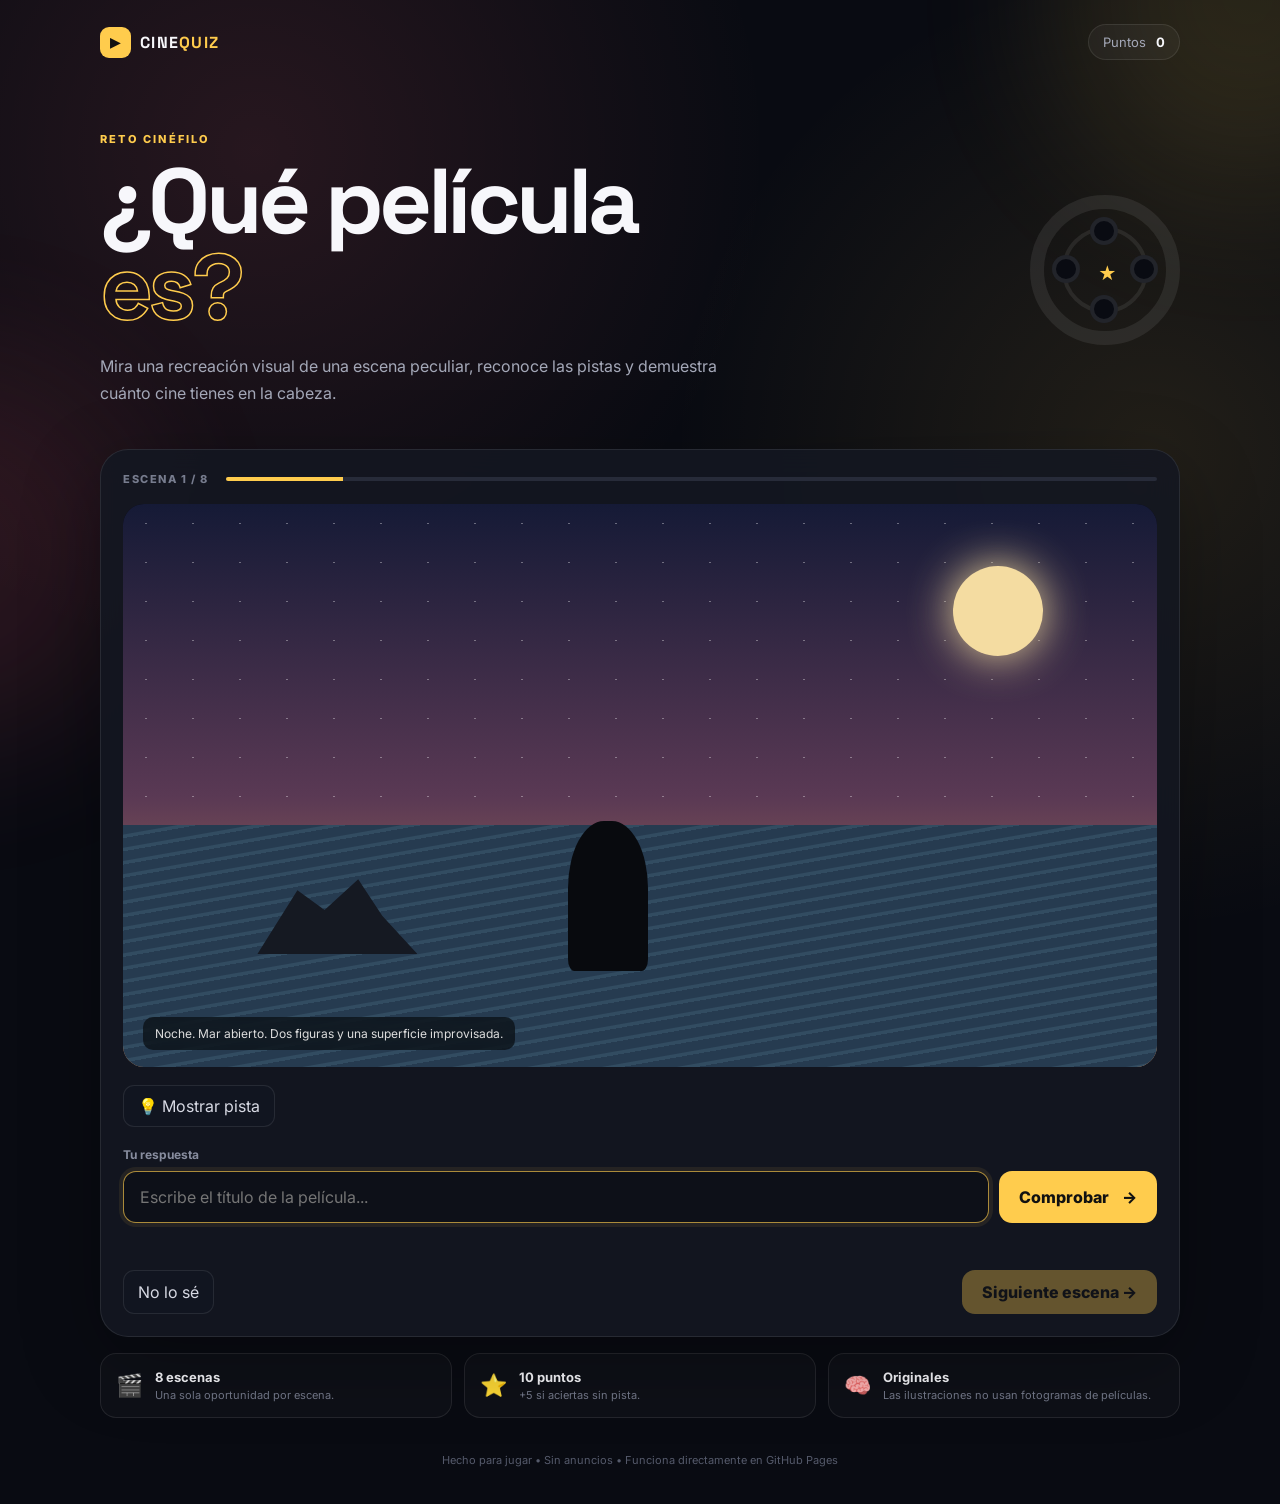
==== index.html @ 3146364e "Añadir página web" ====
<!doctype html>
<html lang="es">
<head>
  <meta charset="UTF-8">
  <meta name="viewport" content="width=device-width, initial-scale=1.0">
  <meta name="description" content="Juego de adivinar películas a partir de escenas recreadas de forma original.">
  <title>¿Qué película es?</title>
  <link rel="preconnect" href="https://fonts.googleapis.com">
  <link rel="preconnect" href="https://fonts.gstatic.com" crossorigin>
  <link href="https://fonts.googleapis.com/css2?family=Inter:wght@400;500;600;700;800&family=Space+Grotesk:wght@500;600;700&display=swap" rel="stylesheet">
  <link rel="stylesheet" href="style.css">
</head>
<body>
  <div class="bg-orb orb-a"></div>
  <div class="bg-orb orb-b"></div>

  <main class="app-shell">
    <header class="topbar">
      <div class="brand"><span class="brand-mark">▶</span><span>CINE<span class="accent">QUIZ</span></span></div>
      <div class="score-pill">Puntos <strong id="score">0</strong></div>
    </header>

    <section class="hero">
      <div>
        <p class="eyebrow">RETO CINÉFILO</p>
        <h1>¿Qué película<br><span>es?</span></h1>
        <p class="hero-copy">Mira una recreación visual de una escena peculiar, reconoce las pistas y demuestra cuánto cine tienes en la cabeza.</p>
      </div>
      <div class="film-reel" aria-hidden="true">
        <div class="reel-hole h1"></div><div class="reel-hole h2"></div>
        <div class="reel-hole h3"></div><div class="reel-hole h4"></div>
        <div class="reel-center">★</div>
      </div>
    </section>

    <section class="game-card" id="game">
      <div class="game-meta">
        <span id="questionNumber">ESCENA 1 / 8</span>
        <div class="progress"><div id="progressBar"></div></div>
      </div>

      <div class="scene-wrap">
        <div class="scene" id="scene" aria-label="Recreación visual de una escena">
          <!-- Se rellena desde JavaScript -->
        </div>
        <div class="scene-caption" id="sceneCaption"></div>
      </div>

      <div class="clue-row">
        <button class="hint-btn" id="hintBtn">💡 Mostrar pista</button>
        <div class="hint" id="hint" hidden></div>
      </div>

      <div class="answer-area">
        <label for="answer">Tu respuesta</label>
        <div class="answer-line">
          <input id="answer" type="text" autocomplete="off" placeholder="Escribe el título de la película..." maxlength="80">
          <button class="check-btn" id="checkBtn">Comprobar <span>→</span></button>
        </div>
        <p class="feedback" id="feedback" aria-live="polite"></p>
      </div>

      <div class="actions">
        <button class="secondary-btn" id="skipBtn">No lo sé</button>
        <button class="next-btn" id="nextBtn" disabled>Siguiente escena →</button>
      </div>
    </section>

    <section class="rules">
      <div><span>🎬</span><div><strong>8 escenas</strong><small>Una sola oportunidad por escena.</small></div></div>
      <div><span>⭐</span><div><strong>10 puntos</strong><small>+5 si aciertas sin pista.</small></div></div>
      <div><span>🧠</span><div><strong>Originales</strong><small>Las ilustraciones no usan fotogramas de películas.</small></div></div>
    </section>

    <section class="result-card" id="result" hidden>
      <div class="result-icon">🏆</div>
      <p class="eyebrow">PARTIDA TERMINADA</p>
      <h2 id="finalTitle">¡Buen trabajo!</h2>
      <p id="finalText"></p>
      <button class="restart-btn" id="restartBtn">Jugar otra vez</button>
    </section>

    <footer>Hecho para jugar • Sin anuncios • Funciona directamente en GitHub Pages</footer>
  </main>

  <script src="script.js"></script>
</body>
</html>
---- style.css ----
* { box-sizing: border-box; }

:root {
  --bg: #090b12;
  --panel: rgba(20, 23, 34, .88);
  --panel-2: #151927;
  --text: #f7f7fb;
  --muted: #a4a8b8;
  --line: rgba(255,255,255,.09);
  --accent: #ffcc4d;
  --accent-2: #ff6b7a;
  --good: #5ee6a8;
  --bad: #ff7484;
}

body {
  margin: 0;
  min-height: 100vh;
  color: var(--text);
  background:
    radial-gradient(circle at 20% 10%, rgba(255, 107, 122, .12), transparent 32rem),
    radial-gradient(circle at 90% 30%, rgba(255, 204, 77, .10), transparent 30rem),
    var(--bg);
  font-family: Inter, system-ui, sans-serif;
  overflow-x: hidden;
}

button, input { font: inherit; }
button { cursor: pointer; }

.bg-orb {
  position: fixed;
  width: 24rem; height: 24rem;
  border-radius: 50%;
  filter: blur(80px);
  pointer-events: none;
  opacity: .13;
}
.orb-a { background: #ff5c72; top: 40%; left: -15rem; }
.orb-b { background: #ffd34d; top: -12rem; right: -10rem; }

.app-shell { width: min(1080px, calc(100% - 32px)); margin: 0 auto; padding: 24px 0 32px; position: relative; z-index: 1; }

.topbar { display:flex; justify-content:space-between; align-items:center; }
.brand { font-family:"Space Grotesk", sans-serif; font-weight:800; letter-spacing:.08em; display:flex; align-items:center; gap:9px; }
.brand-mark { width:31px; height:31px; display:grid; place-items:center; background:var(--accent); color:#111; border-radius:9px; font-size:13px; }
.accent { color:var(--accent); }
.score-pill { border:1px solid var(--line); background:rgba(255,255,255,.04); padding:9px 14px; border-radius:999px; color:var(--muted); font-size:13px; }
.score-pill strong { color:var(--text); margin-left:6px; }

.hero { display:flex; align-items:center; justify-content:space-between; gap:30px; padding:72px 0 42px; }
.eyebrow { color:var(--accent); font-size:11px; font-weight:800; letter-spacing:.2em; margin:0 0 12px; }
h1, h2 { font-family:"Space Grotesk", sans-serif; margin:0; line-height:.94; letter-spacing:-.05em; }
h1 { font-size:clamp(54px, 8vw, 92px); }
h1 span { color:transparent; -webkit-text-stroke:1.5px var(--accent); }
.hero-copy { max-width:620px; color:var(--muted); line-height:1.7; font-size:16px; margin:22px 0 0; }

.film-reel { width:150px; height:150px; min-width:150px; border:14px solid rgba(255,255,255,.08); border-radius:50%; position:relative; animation:float 5s ease-in-out infinite; }
.film-reel:before { content:""; position:absolute; inset:18px; border:4px solid rgba(255,255,255,.08); border-radius:50%; }
.reel-hole { position:absolute; width:28px; height:28px; border-radius:50%; background:var(--bg); border:4px solid rgba(255,255,255,.1); }
.h1 { top:8px; left:46px; } .h2 { right:8px; top:46px; } .h3 { bottom:8px; left:46px; } .h4 { left:8px; top:46px; }
.reel-center { position:absolute; inset:54px; border-radius:50%; display:grid; place-items:center; color:var(--accent); font-size:18px; }

.game-card, .result-card { background:var(--panel); border:1px solid var(--line); border-radius:28px; padding:22px; box-shadow:0 24px 80px rgba(0,0,0,.28); backdrop-filter:blur(16px); }
.game-meta { display:flex; align-items:center; gap:18px; color:#777c8e; font-size:11px; font-weight:800; letter-spacing:.14em; margin-bottom:18px; }
.progress { height:4px; background:#272b39; border-radius:99px; flex:1; overflow:hidden; }
#progressBar { width:12.5%; height:100%; background:var(--accent); transition:width .35s ease; }

.scene-wrap { position:relative; overflow:hidden; border-radius:21px; background:#08090d; }
.scene { aspect-ratio: 16/8.7; min-height:290px; position:relative; overflow:hidden; }
.scene-caption { position:absolute; left:20px; bottom:17px; padding:9px 12px; border-radius:10px; background:rgba(0,0,0,.58); backdrop-filter:blur(8px); color:#ddd; font-size:12px; max-width:80%; }

.clue-row { display:flex; align-items:center; gap:12px; margin:18px 0 4px; min-height:34px; }
.hint-btn, .secondary-btn { border:1px solid var(--line); background:#111520; color:#d7d9e3; padding:10px 14px; border-radius:11px; }
.hint-btn:hover, .secondary-btn:hover { border-color:rgba(255,255,255,.2); }
.hint { color:#c9ccda; font-size:13px; line-height:1.5; }

.answer-area { margin-top:20px; }
.answer-area label { display:block; color:#888d9f; font-size:12px; font-weight:700; margin-bottom:9px; }
.answer-line { display:flex; gap:10px; }
input { width:100%; min-width:0; border:1px solid var(--line); outline:none; background:#0d1018; color:var(--text); border-radius:13px; padding:15px 16px; transition:.2s; }
input:focus { border-color:rgba(255,204,77,.65); box-shadow:0 0 0 4px rgba(255,204,77,.08); }
.check-btn, .next-btn, .restart-btn { border:0; border-radius:13px; padding:0 20px; background:var(--accent); color:#111; font-weight:800; white-space:nowrap; }
.check-btn span { margin-left:10px; }
.feedback { min-height:20px; margin:9px 2px 0; font-size:13px; }
.feedback.good { color:var(--good); } .feedback.bad { color:var(--bad); }

.actions { display:flex; justify-content:space-between; gap:10px; margin-top:18px; }
.next-btn { padding:12px 20px; }
.next-btn:disabled { opacity:.35; cursor:not-allowed; }
.restart-btn { padding:13px 20px; margin-top:18px; }

.rules { display:grid; grid-template-columns:repeat(3,1fr); gap:12px; margin:16px 0 30px; }
.rules > div { border:1px solid var(--line); background:rgba(255,255,255,.025); border-radius:16px; padding:15px; display:flex; gap:12px; align-items:center; }
.rules span { font-size:22px; }
.rules strong, .rules small { display:block; }
.rules strong { font-size:13px; }
.rules small { color:#74798a; margin-top:3px; font-size:11px; }

.result-card { text-align:center; padding:60px 22px; }
.result-icon { font-size:55px; margin-bottom:15px; }
.result-card h2 { font-size:48px; }
.result-card p:not(.eyebrow) { color:var(--muted); line-height:1.6; }

footer { text-align:center; color:#555a6b; font-size:11px; padding:5px 0; }

@keyframes float { 0%,100%{transform:translateY(0) rotate(0deg)} 50%{transform:translateY(-10px) rotate(5deg)} }

/* Escenas */
.scene * { position:absolute; }
.sky { inset:0; background:linear-gradient(#151a36 0%, #5a3954 52%, #d08a58 100%); }
.moon { width:90px;height:90px;border-radius:50%;background:#f4dca1;right:11%;top:11%;box-shadow:0 0 45px #f4dca1; }
.water { left:0;right:0;bottom:0;height:43%;background:repeating-linear-gradient(170deg,#263b50 0 9px,#324c61 10px 13px); }
.rock { bottom:20%;left:13%;width:160px;height:85px;background:#151922;clip-path:polygon(0 100%,25% 25%,42% 48%,63% 12%,78% 55%,100% 100%); }
.silhouette { bottom:17%;left:43%;width:80px;height:150px;background:#080a0e;border-radius:45% 45% 8% 8%; }
.silhouette:before { content:""; width:52px;height:52px;border-radius:50%;background:#080a0e;top:-42px;left:14px; }
.silhouette:after { content:""; width:135px;height:12px;background:#080a0e;top:55px;left:-27px;transform:rotate(-7deg); }
.stars { inset:0;background-image:radial-gradient(#fff 1px,transparent 1px);background-size:47px 39px;opacity:.35; }

.mansion { inset:0;background:linear-gradient(#20252d,#3d4047); }
.house { bottom:12%;left:17%;width:66%;height:58%;background:#17191d;clip-path:polygon(0 100%,0 38%,50% 0,100% 38%,100% 100%); }
.window { width:45px;height:65px;background:#e4c66e;box-shadow:0 0 25px rgba(255,215,100,.4);top:41%; }
.w1{left:32%}.w2{left:52%}.w3{left:72%}
.door { width:55px;height:90px;background:#08090b;bottom:12%;left:47%;border:3px solid #454750; }
.fog { inset:0;background:linear-gradient(transparent 55%,rgba(220,220,220,.14)); }

.desert { inset:0;background:linear-gradient(#6b7d91,#d2a36b 54%,#6c452e); }
.sun { width:110px;height:110px;border-radius:50%;background:#ffcf72;top:12%;left:15%;box-shadow:0 0 50px #ffb94d; }
.pyramid { bottom:14%;left:50%;width:250px;height:170px;background:#b7824f;clip-path:polygon(50% 0,100% 100%,0 100%); }
.shadow { bottom:14%;left:50%;width:250px;height:170px;background:rgba(0,0,0,.22);clip-path:polygon(50% 0,100% 100%,50% 100%); }
.explorer { bottom:17%;left:28%;width:24px;height:105px;background:#17181b;border-radius:15px; }
.explorer:before { content:""; width:30px;height:30px;border-radius:50%;background:#17181b;top:-25px;left:-3px; }
.explorer:after { content:""; width:75px;height:9px;background:#17181b;top:40px;left:-25px;transform:rotate(-12deg); }

.city { inset:0;background:linear-gradient(#10152a,#30435b 55%,#11151c); }
.city-light { bottom:0;width:100%;height:44%;background:repeating-linear-gradient(90deg,transparent 0 20px,#202a34 21px 45px); }
.neon { width:180px;height:58px;top:20%;left:14%;border:4px solid #e95b9f;box-shadow:0 0 22px #e95b9f;transform:rotate(-4deg); }
.neon-text { top:27%;left:18%;font:800 24px "Space Grotesk";color:#ffbddf;letter-spacing:.15em;text-shadow:0 0 16px #e95b9f; }
.car { bottom:14%;left:35%;width:260px;height:65px;background:#171a21;border-radius:80px 80px 15px 15px; }
.car:before { content:""; width:95px;height:45px;top:-30px;left:75px;background:#1b2029;clip-path:polygon(15% 100%,30% 0,78% 0,100% 100%); }
.wheel { width:48px;height:48px;border-radius:50%;background:#08090b;border:8px solid #363945;bottom:-18px; }
.wheel.a{left:35px}.wheel.b{right:35px}

.spaceship { inset:0;background:radial-gradient(circle at 65% 32%,#34496b,#090d17 48%,#020308); }
.planet { width:170px;height:170px;border-radius:50%;background:#826e5d;right:7%;bottom:-60px;box-shadow:inset -30px -20px 35px rgba(0,0,0,.4); }
.ship { left:25%;top:35%;width:300px;height:72px;background:#b9c2c8;clip-path:polygon(0 65%,16% 45%,55% 38%,100% 65%,58% 88%,18% 82%);filter:drop-shadow(0 0 14px rgba(180,220,255,.4)); }
.ship:after { content:""; width:150px;height:13px;background:#8fe0ff;left:70px;bottom:-20px;filter:blur(5px); }

.ballroom { inset:0;background:linear-gradient(#332a38,#8e6574 65%,#28212b); }
.chandelier { top:4%;left:43%;width:100px;height:100px;border-bottom:5px solid #e7d39b; }
.chandelier:before { content:""; width:80px;height:35px;border:5px solid #e7d39b;border-top:0;border-radius:0 0 50% 50%;left:5px;top:25px; }
.dancer { bottom:12%;left:47%;width:25px;height:120px;background:#0b0b10;border-radius:20px; }
.dancer:before { content:""; width:35px;height:35px;border-radius:50%;background:#0b0b10;top:-28px;left:-5px; }
.dancer:after { content:""; width:125px;height:80px;background:#0b0b10;clip-path:polygon(50% 0,100% 100%,0 100%);top:55px;left:-50px; }

.forest { inset:0;background:linear-gradient(#0b1716,#1b3b2b 60%,#0c1611); }
.tree { bottom:0;width:90px;height:100%;background:#101c18;clip-path:polygon(50% 0,100% 100%,0 100%); }
.t1{left:2%}.t2{left:20%;width:130px}.t3{right:7%;width:150px}
.path { bottom:0;left:35%;width:30%;height:90%;background:#a48a67;clip-path:polygon(48% 0,56% 0,100% 100%,0 100%); }
.lantern { bottom:20%;left:48%;width:35px;height:50px;border-radius:12px;background:#ffd86d;box-shadow:0 0 45px #ffd86d; }
.figure { bottom:15%;left:47%;width:42px;height:100px;background:#0a0d0d;border-radius:25px; }

.desks { inset:0;background:linear-gradient(#c9c1aa,#8b7f69); }
.table { bottom:13%;left:18%;width:64%;height:42%;background:#4a3021;border-radius:12px; }
.plates { width:90px;height:90px;border-radius:50%;background:#eee8d5;border:7px solid #b9ae91;bottom:34%; }
.p1{left:30%}.p2{left:61%}
.candles { width:14px;height:45px;background:#e9d5a0;bottom:55%;left:49%;box-shadow:0 0 18px #ffd86d; }
.person-a,.person-b { bottom:50%;width:45px;height:90px;background:#20232b;border-radius:25px; }
.person-a{left:10%}.person-b{right:10%}

@media (max-width: 700px) {
  .app-shell { width:min(100% - 20px, 1080px); padding-top:15px; }
  .hero { padding:48px 0 28px; }
  .film-reel { display:none; }
  .game-card { padding:14px; border-radius:20px; }
  .scene { min-height:220px; }
  .answer-line { flex-direction:column; }
  .check-btn { min-height:48px; }
  .rules { grid-template-columns:1fr; }
  .actions { flex-direction:column; }
  .next-btn, .secondary-btn { width:100%; min-height:46px; }
  .scene-caption { left:12px; bottom:12px; font-size:10px; }
}

@media (prefers-reduced-motion: reduce) {
  .film-reel { animation:none; }
}
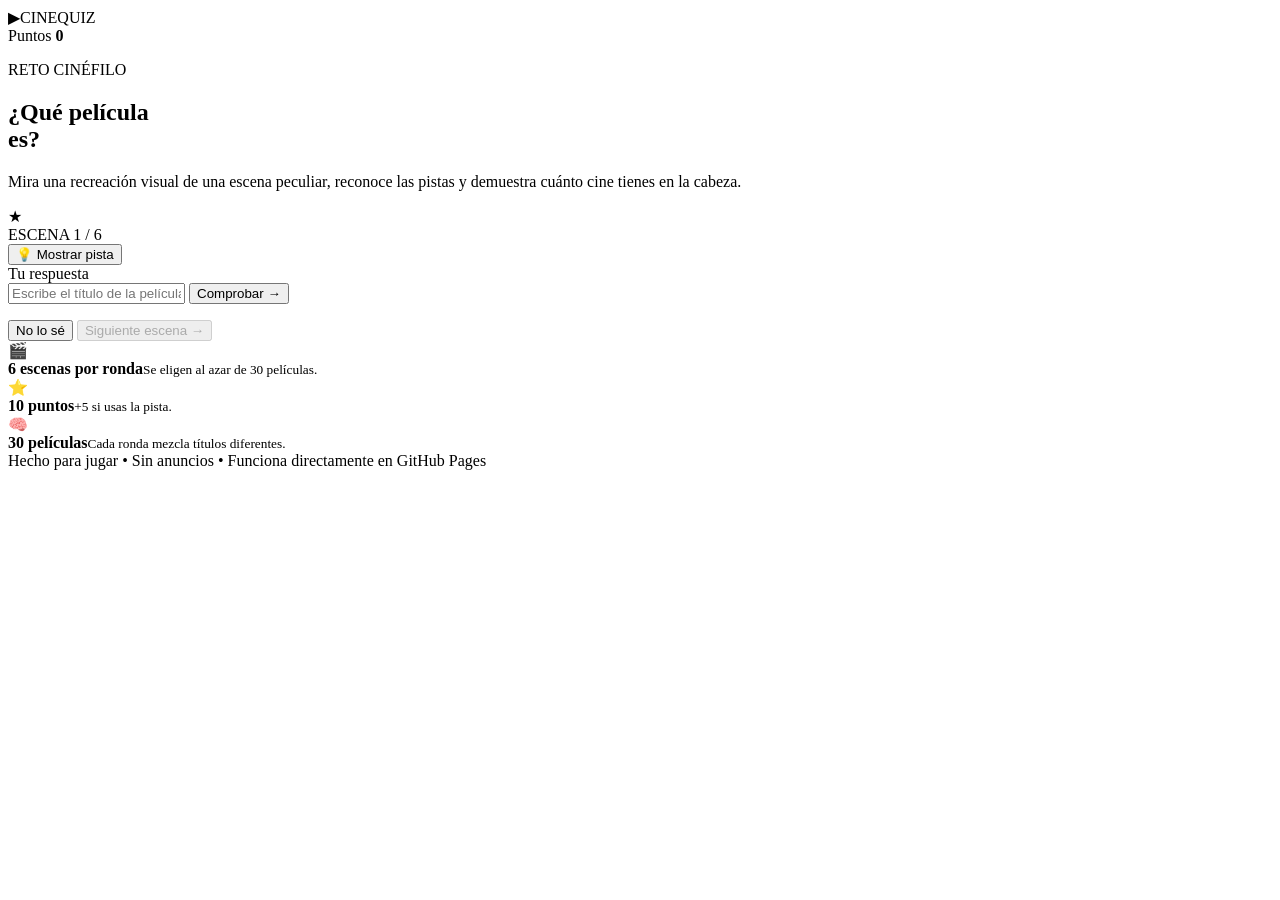
==== commit 9c2dd234: "Rename index_6_por_ronda.html to index.html" ====
--- a/index.html
+++ b/index.html
@@ -35,7 +35,7 @@
 
     <section class="game-card" id="game">
       <div class="game-meta">
-        <span id="questionNumber">ESCENA 1 / 8</span>
+        <span id="questionNumber">ESCENA 1 / 6</span>
         <div class="progress"><div id="progressBar"></div></div>
       </div>
 
@@ -67,9 +67,9 @@
     </section>
 
     <section class="rules">
-      <div><span>🎬</span><div><strong>8 escenas</strong><small>Una sola oportunidad por escena.</small></div></div>
-      <div><span>⭐</span><div><strong>10 puntos</strong><small>+5 si aciertas sin pista.</small></div></div>
-      <div><span>🧠</span><div><strong>Originales</strong><small>Las ilustraciones no usan fotogramas de películas.</small></div></div>
+      <div><span>🎬</span><div><strong>6 escenas por ronda</strong><small>Se eligen al azar de 30 películas.</small></div></div>
+      <div><span>⭐</span><div><strong>10 puntos</strong><small>+5 si usas la pista.</small></div></div>
+      <div><span>🧠</span><div><strong>30 películas</strong><small>Cada ronda mezcla títulos diferentes.</small></div></div>
     </section>
 
     <section class="result-card" id="result" hidden>
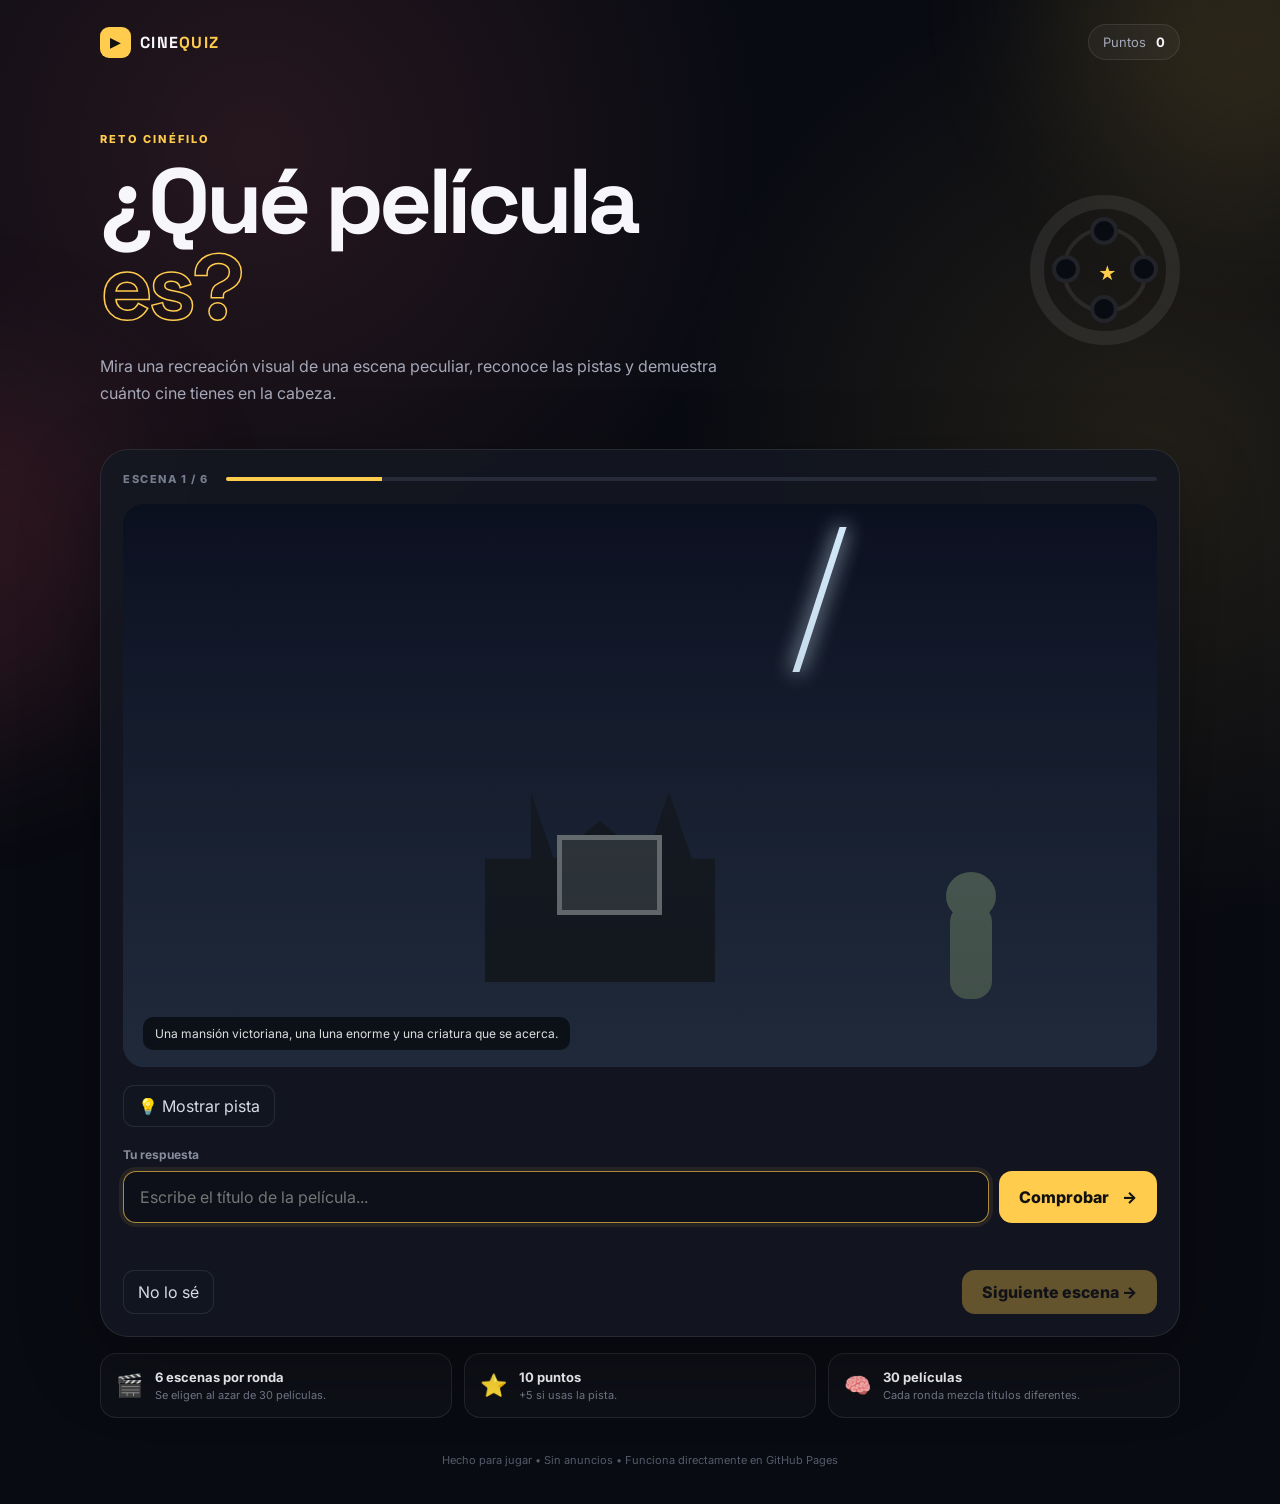
==== commit 74260306: "Update index.html" ====
--- a/index.html
+++ b/index.html
@@ -9,6 +9,8 @@
   <link rel="preconnect" href="https://fonts.gstatic.com" crossorigin>
   <link href="https://fonts.googleapis.com/css2?family=Inter:wght@400;500;600;700;800&family=Space+Grotesk:wght@500;600;700&display=swap" rel="stylesheet">
   <link rel="stylesheet" href="style.css">
+  <script async src="https://pagead2.googlesyndication.com/pagead/js/adsbygoogle.js?client=ca-pub-7962434886627070"
+     crossorigin="anonymous"></script>
 </head>
 <body>
   <div class="bg-orb orb-a"></div>
--- a/style.css
+++ b/style.css
@@ -0,0 +1,447 @@
+* { box-sizing: border-box; }
+
+:root {
+  --bg: #090b12;
+  --panel: rgba(20, 23, 34, .88);
+  --panel-2: #151927;
+  --text: #f7f7fb;
+  --muted: #a4a8b8;
+  --line: rgba(255,255,255,.09);
+  --accent: #ffcc4d;
+  --accent-2: #ff6b7a;
+  --good: #5ee6a8;
+  --bad: #ff7484;
+}
+
+body {
+  margin: 0;
+  min-height: 100vh;
+  color: var(--text);
+  background:
+    radial-gradient(circle at 20% 10%, rgba(255, 107, 122, .12), transparent 32rem),
+    radial-gradient(circle at 90% 30%, rgba(255, 204, 77, .10), transparent 30rem),
+    var(--bg);
+  font-family: Inter, system-ui, sans-serif;
+  overflow-x: hidden;
+}
+
+button, input { font: inherit; }
+button { cursor: pointer; }
+
+.bg-orb {
+  position: fixed;
+  width: 24rem; height: 24rem;
+  border-radius: 50%;
+  filter: blur(80px);
+  pointer-events: none;
+  opacity: .13;
+}
+.orb-a { background: #ff5c72; top: 40%; left: -15rem; }
+.orb-b { background: #ffd34d; top: -12rem; right: -10rem; }
+
+.app-shell { width: min(1080px, calc(100% - 32px)); margin: 0 auto; padding: 24px 0 32px; position: relative; z-index: 1; }
+
+.topbar { display:flex; justify-content:space-between; align-items:center; }
+.brand { font-family:"Space Grotesk", sans-serif; font-weight:800; letter-spacing:.08em; display:flex; align-items:center; gap:9px; }
+.brand-mark { width:31px; height:31px; display:grid; place-items:center; background:var(--accent); color:#111; border-radius:9px; font-size:13px; }
+.accent { color:var(--accent); }
+.score-pill { border:1px solid var(--line); background:rgba(255,255,255,.04); padding:9px 14px; border-radius:999px; color:var(--muted); font-size:13px; }
+.score-pill strong { color:var(--text); margin-left:6px; }
+
+.hero { display:flex; align-items:center; justify-content:space-between; gap:30px; padding:72px 0 42px; }
+.eyebrow { color:var(--accent); font-size:11px; font-weight:800; letter-spacing:.2em; margin:0 0 12px; }
+h1, h2 { font-family:"Space Grotesk", sans-serif; margin:0; line-height:.94; letter-spacing:-.05em; }
+h1 { font-size:clamp(54px, 8vw, 92px); }
+h1 span { color:transparent; -webkit-text-stroke:1.5px var(--accent); }
+.hero-copy { max-width:620px; color:var(--muted); line-height:1.7; font-size:16px; margin:22px 0 0; }
+
+.film-reel { width:150px; height:150px; min-width:150px; border:14px solid rgba(255,255,255,.08); border-radius:50%; position:relative; animation:float 5s ease-in-out infinite; }
+.film-reel:before { content:""; position:absolute; inset:18px; border:4px solid rgba(255,255,255,.08); border-radius:50%; }
+.reel-hole { position:absolute; width:28px; height:28px; border-radius:50%; background:var(--bg); border:4px solid rgba(255,255,255,.1); }
+.h1 { top:8px; left:46px; } .h2 { right:8px; top:46px; } .h3 { bottom:8px; left:46px; } .h4 { left:8px; top:46px; }
+.reel-center { position:absolute; inset:54px; border-radius:50%; display:grid; place-items:center; color:var(--accent); font-size:18px; }
+
+.game-card, .result-card { background:var(--panel); border:1px solid var(--line); border-radius:28px; padding:22px; box-shadow:0 24px 80px rgba(0,0,0,.28); backdrop-filter:blur(16px); }
+.game-meta { display:flex; align-items:center; gap:18px; color:#777c8e; font-size:11px; font-weight:800; letter-spacing:.14em; margin-bottom:18px; }
+.progress { height:4px; background:#272b39; border-radius:99px; flex:1; overflow:hidden; }
+#progressBar { width:12.5%; height:100%; background:var(--accent); transition:width .35s ease; }
+
+.scene-wrap { position:relative; overflow:hidden; border-radius:21px; background:#08090d; }
+.scene { aspect-ratio: 16/8.7; min-height:290px; position:relative; overflow:hidden; }
+.scene-caption { position:absolute; left:20px; bottom:17px; padding:9px 12px; border-radius:10px; background:rgba(0,0,0,.58); backdrop-filter:blur(8px); color:#ddd; font-size:12px; max-width:80%; }
+
+.clue-row { display:flex; align-items:center; gap:12px; margin:18px 0 4px; min-height:34px; }
+.hint-btn, .secondary-btn { border:1px solid var(--line); background:#111520; color:#d7d9e3; padding:10px 14px; border-radius:11px; }
+.hint-btn:hover, .secondary-btn:hover { border-color:rgba(255,255,255,.2); }
+.hint { color:#c9ccda; font-size:13px; line-height:1.5; }
+
+.answer-area { margin-top:20px; }
+.answer-area label { display:block; color:#888d9f; font-size:12px; font-weight:700; margin-bottom:9px; }
+.answer-line { display:flex; gap:10px; }
+input { width:100%; min-width:0; border:1px solid var(--line); outline:none; background:#0d1018; color:var(--text); border-radius:13px; padding:15px 16px; transition:.2s; }
+input:focus { border-color:rgba(255,204,77,.65); box-shadow:0 0 0 4px rgba(255,204,77,.08); }
+.check-btn, .next-btn, .restart-btn { border:0; border-radius:13px; padding:0 20px; background:var(--accent); color:#111; font-weight:800; white-space:nowrap; }
+.check-btn span { margin-left:10px; }
+.feedback { min-height:20px; margin:9px 2px 0; font-size:13px; }
+.feedback.good { color:var(--good); } .feedback.bad { color:var(--bad); }
+
+.actions { display:flex; justify-content:space-between; gap:10px; margin-top:18px; }
+.next-btn { padding:12px 20px; }
+.next-btn:disabled { opacity:.35; cursor:not-allowed; }
+.restart-btn { padding:13px 20px; margin-top:18px; }
+
+.rules { display:grid; grid-template-columns:repeat(3,1fr); gap:12px; margin:16px 0 30px; }
+.rules > div { border:1px solid var(--line); background:rgba(255,255,255,.025); border-radius:16px; padding:15px; display:flex; gap:12px; align-items:center; }
+.rules span { font-size:22px; }
+.rules strong, .rules small { display:block; }
+.rules strong { font-size:13px; }
+.rules small { color:#74798a; margin-top:3px; font-size:11px; }
+
+.result-card { text-align:center; padding:60px 22px; }
+.result-icon { font-size:55px; margin-bottom:15px; }
+.result-card h2 { font-size:48px; }
+.result-card p:not(.eyebrow) { color:var(--muted); line-height:1.6; }
+
+footer { text-align:center; color:#555a6b; font-size:11px; padding:5px 0; }
+
+@keyframes float { 0%,100%{transform:translateY(0) rotate(0deg)} 50%{transform:translateY(-10px) rotate(5deg)} }
+
+/* Escenas */
+.scene * { position:absolute; }
+.sky { inset:0; background:linear-gradient(#151a36 0%, #5a3954 52%, #d08a58 100%); }
+.moon { width:90px;height:90px;border-radius:50%;background:#f4dca1;right:11%;top:11%;box-shadow:0 0 45px #f4dca1; }
+.water { left:0;right:0;bottom:0;height:43%;background:repeating-linear-gradient(170deg,#263b50 0 9px,#324c61 10px 13px); }
+.rock { bottom:20%;left:13%;width:160px;height:85px;background:#151922;clip-path:polygon(0 100%,25% 25%,42% 48%,63% 12%,78% 55%,100% 100%); }
+.silhouette { bottom:17%;left:43%;width:80px;height:150px;background:#080a0e;border-radius:45% 45% 8% 8%; }
+.silhouette:before { content:""; width:52px;height:52px;border-radius:50%;background:#080a0e;top:-42px;left:14px; }
+.silhouette:after { content:""; width:135px;height:12px;background:#080a0e;top:55px;left:-27px;transform:rotate(-7deg); }
+.stars { inset:0;background-image:radial-gradient(#fff 1px,transparent 1px);background-size:47px 39px;opacity:.35; }
+
+.mansion { inset:0;background:linear-gradient(#20252d,#3d4047); }
+.house { bottom:12%;left:17%;width:66%;height:58%;background:#17191d;clip-path:polygon(0 100%,0 38%,50% 0,100% 38%,100% 100%); }
+.window { width:45px;height:65px;background:#e4c66e;box-shadow:0 0 25px rgba(255,215,100,.4);top:41%; }
+.w1{left:32%}.w2{left:52%}.w3{left:72%}
+.door { width:55px;height:90px;background:#08090b;bottom:12%;left:47%;border:3px solid #454750; }
+.fog { inset:0;background:linear-gradient(transparent 55%,rgba(220,220,220,.14)); }
+
+.desert { inset:0;background:linear-gradient(#6b7d91,#d2a36b 54%,#6c452e); }
+.sun { width:110px;height:110px;border-radius:50%;background:#ffcf72;top:12%;left:15%;box-shadow:0 0 50px #ffb94d; }
+.pyramid { bottom:14%;left:50%;width:250px;height:170px;background:#b7824f;clip-path:polygon(50% 0,100% 100%,0 100%); }
+.shadow { bottom:14%;left:50%;width:250px;height:170px;background:rgba(0,0,0,.22);clip-path:polygon(50% 0,100% 100%,50% 100%); }
+.explorer { bottom:17%;left:28%;width:24px;height:105px;background:#17181b;border-radius:15px; }
+.explorer:before { content:""; width:30px;height:30px;border-radius:50%;background:#17181b;top:-25px;left:-3px; }
+.explorer:after { content:""; width:75px;height:9px;background:#17181b;top:40px;left:-25px;transform:rotate(-12deg); }
+
+.city { inset:0;background:linear-gradient(#10152a,#30435b 55%,#11151c); }
+.city-light { bottom:0;width:100%;height:44%;background:repeating-linear-gradient(90deg,transparent 0 20px,#202a34 21px 45px); }
+.neon { width:180px;height:58px;top:20%;left:14%;border:4px solid #e95b9f;box-shadow:0 0 22px #e95b9f;transform:rotate(-4deg); }
+.neon-text { top:27%;left:18%;font:800 24px "Space Grotesk";color:#ffbddf;letter-spacing:.15em;text-shadow:0 0 16px #e95b9f; }
+.car { bottom:14%;left:35%;width:260px;height:65px;background:#171a21;border-radius:80px 80px 15px 15px; }
+.car:before { content:""; width:95px;height:45px;top:-30px;left:75px;background:#1b2029;clip-path:polygon(15% 100%,30% 0,78% 0,100% 100%); }
+.wheel { width:48px;height:48px;border-radius:50%;background:#08090b;border:8px solid #363945;bottom:-18px; }
+.wheel.a{left:35px}.wheel.b{right:35px}
+
+.spaceship { inset:0;background:radial-gradient(circle at 65% 32%,#34496b,#090d17 48%,#020308); }
+.planet { width:170px;height:170px;border-radius:50%;background:#826e5d;right:7%;bottom:-60px;box-shadow:inset -30px -20px 35px rgba(0,0,0,.4); }
+.ship { left:25%;top:35%;width:300px;height:72px;background:#b9c2c8;clip-path:polygon(0 65%,16% 45%,55% 38%,100% 65%,58% 88%,18% 82%);filter:drop-shadow(0 0 14px rgba(180,220,255,.4)); }
+.ship:after { content:""; width:150px;height:13px;background:#8fe0ff;left:70px;bottom:-20px;filter:blur(5px); }
+
+.ballroom { inset:0;background:linear-gradient(#332a38,#8e6574 65%,#28212b); }
+.chandelier { top:4%;left:43%;width:100px;height:100px;border-bottom:5px solid #e7d39b; }
+.chandelier:before { content:""; width:80px;height:35px;border:5px solid #e7d39b;border-top:0;border-radius:0 0 50% 50%;left:5px;top:25px; }
+.dancer { bottom:12%;left:47%;width:25px;height:120px;background:#0b0b10;border-radius:20px; }
+.dancer:before { content:""; width:35px;height:35px;border-radius:50%;background:#0b0b10;top:-28px;left:-5px; }
+.dancer:after { content:""; width:125px;height:80px;background:#0b0b10;clip-path:polygon(50% 0,100% 100%,0 100%);top:55px;left:-50px; }
+
+.forest { inset:0;background:linear-gradient(#0b1716,#1b3b2b 60%,#0c1611); }
+.tree { bottom:0;width:90px;height:100%;background:#101c18;clip-path:polygon(50% 0,100% 100%,0 100%); }
+.t1{left:2%}.t2{left:20%;width:130px}.t3{right:7%;width:150px}
+.path { bottom:0;left:35%;width:30%;height:90%;background:#a48a67;clip-path:polygon(48% 0,56% 0,100% 100%,0 100%); }
+.lantern { bottom:20%;left:48%;width:35px;height:50px;border-radius:12px;background:#ffd86d;box-shadow:0 0 45px #ffd86d; }
+.figure { bottom:15%;left:47%;width:42px;height:100px;background:#0a0d0d;border-radius:25px; }
+
+.desks { inset:0;background:linear-gradient(#c9c1aa,#8b7f69); }
+.table { bottom:13%;left:18%;width:64%;height:42%;background:#4a3021;border-radius:12px; }
+.plates { width:90px;height:90px;border-radius:50%;background:#eee8d5;border:7px solid #b9ae91;bottom:34%; }
+.p1{left:30%}.p2{left:61%}
+.candles { width:14px;height:45px;background:#e9d5a0;bottom:55%;left:49%;box-shadow:0 0 18px #ffd86d; }
+.person-a,.person-b { bottom:50%;width:45px;height:90px;background:#20232b;border-radius:25px; }
+.person-a{left:10%}.person-b{right:10%}
+
+@media (max-width: 700px) {
+  .app-shell { width:min(100% - 20px, 1080px); padding-top:15px; }
+  .hero { padding:48px 0 28px; }
+  .film-reel { display:none; }
+  .game-card { padding:14px; border-radius:20px; }
+  .scene { min-height:220px; }
+  .answer-line { flex-direction:column; }
+  .check-btn { min-height:48px; }
+  .rules { grid-template-columns:1fr; }
+  .actions { flex-direction:column; }
+  .next-btn, .secondary-btn { width:100%; min-height:46px; }
+  .scene-caption { left:12px; bottom:12px; font-size:10px; }
+}
+
+@media (prefers-reduced-motion: reduce) {
+  .film-reel { animation:none; }
+}
+
+
+/* =========================================================
+   Escenas nuevas: ilustraciones más claras y reconocibles
+   Cada partida selecciona 6 películas de un catálogo de 30.
+   ========================================================= */
+
+.scene-art { inset:0; overflow:hidden; position:absolute; }
+.scene-art > * { position:absolute; }
+
+/* Common helpers */
+.scene-art::after { content:""; position:absolute; inset:0; pointer-events:none;
+  background:linear-gradient(180deg, rgba(0,0,0,.02), rgba(0,0,0,.22)); }
+
+.titanic { background:linear-gradient(#101b38 0%,#263b62 52%,#0b1725 100%); }
+.titanic .sea { left:0;right:0;bottom:0;height:43%;background:repeating-linear-gradient(170deg,#173149 0 8px,#274b64 9px 13px); }
+.titanic .stars { inset:0;background-image:radial-gradient(#fff 1.5px,transparent 1.5px);background-size:58px 47px;opacity:.55; }
+.titanic .moon { width:78px;height:78px;border-radius:50%;background:#ffe7a8;right:12%;top:12%;box-shadow:0 0 45px #ffe7a8; }
+.titanic .ship { width:260px;height:70px;bottom:28%;left:17%;background:#20252d;clip-path:polygon(0 45%,8% 100%,92% 100%,100% 45%); }
+.titanic .ship::before { content:"";position:absolute;width:180px;height:28px;left:40px;top:-17px;background:#d9d1bd;clip-path:polygon(0 100%,10% 0,90% 0,100% 100%); }
+.titanic .ship::after { content:"";position:absolute;width:16px;height:55px;left:75px;top:-55px;background:#34363b;box-shadow:42px 0 #34363b,84px 0 #34363b; }
+.titanic .iceberg { width:145px;height:85px;right:4%;bottom:26%;background:#dcecf1;clip-path:polygon(0 100%,20% 30%,37% 55%,58% 0,75% 48%,100% 100%); }
+.titanic .couple { width:25px;height:72px;left:58%;bottom:14%;background:#080b10;border-radius:12px;box-shadow:20px -8px 0 -4px #080b10; }
+
+.shining { background:linear-gradient(#23252c,#72706d); }
+.shining .hotel-wall { inset:0;background:linear-gradient(90deg,#6f6c63 0 12%,#24252a 12% 88%,#6f6c63 88%); }
+.shining .hall { left:12%;right:12%;top:0;bottom:0;background:linear-gradient(90deg,#45454a,#191a1e 50%,#45454a); }
+.shining .door { width:90px;height:175px;left:50%;bottom:13%;transform:translateX(-50%);background:#241a17;border:7px solid #665e52; }
+.shining .carpet { left:14%;right:14%;bottom:0;height:43%;background:#5d2631;clip-path:polygon(22% 0,78% 0,100% 100%,0 100%); }
+.shining .light { width:22px;height:140px;left:50%;top:0;transform:translateX(-50%);background:#eee7c8;box-shadow:0 0 35px #fff4bd;opacity:.35; }
+.shining .axe-mark { width:24px;height:95px;left:51%;top:43%;background:#1a1513;transform:rotate(18deg);box-shadow:0 0 0 5px rgba(0,0,0,.18); }
+
+.indiana { background:linear-gradient(#78a2bb,#e0b16c 58%,#8c5634); }
+.indiana .desert { inset:48% 0 0;background:#c28b54; }
+.indiana .sun { width:86px;height:86px;border-radius:50%;left:12%;top:12%;background:#ffd47b;box-shadow:0 0 50px #ffbd50; }
+.indiana .temple { width:270px;height:160px;left:48%;bottom:14%;background:#9b6b3f;clip-path:polygon(50% 0,100% 100%,0 100%); }
+.indiana .pillar { width:32px;height:92px;left:65%;bottom:14%;background:#76502f; }
+.indiana .adventurer { width:28px;height:105px;left:27%;bottom:16%;background:#27201a;border-radius:15px; }
+.indiana .adventurer::before { content:"";position:absolute;width:34px;height:25px;left:-3px;top:-20px;border-radius:50%;background:#5c3d25; }
+.indiana .whip { width:110px;height:5px;left:28%;bottom:42%;background:#302118;transform:rotate(-24deg);transform-origin:left; }
+
+.bladerunner { background:linear-gradient(#11182e,#273b54 60%,#080c13); }
+.bladerunner .future-sky { inset:0;background:radial-gradient(circle at 70% 20%,#566d8e,transparent 25%),linear-gradient(#11182e,#172536); }
+.bladerunner .buildings { inset:auto 0 22% 0;height:52%;background:linear-gradient(90deg,#111722 0 12%,#252e3b 12% 23%,#0d121b 23% 36%,#313846 36% 49%,#0b1018 49% 64%,#252d39 64% 77%,#0b1018 77%); }
+.bladerunner .rain { inset:0;background:repeating-linear-gradient(105deg,transparent 0 17px,rgba(180,220,255,.18) 18px 19px); }
+.bladerunner .neon-sign { width:175px;height:55px;left:10%;top:25%;border:4px solid #ff6fae;box-shadow:0 0 30px #ff6fae;transform:rotate(-5deg); }
+.bladerunner .flying-car { width:130px;height:35px;right:14%;top:39%;background:#a9bac8;border-radius:70% 70% 25% 25%;box-shadow:0 0 24px #8fdcff; }
+.bladerunner .street { left:0;right:0;bottom:0;height:25%;background:#090d13; }
+
+.space { background:#02040a; }
+.space .space-bg { inset:0;background:radial-gradient(circle at 70% 30%,#3a506f,transparent 30%),#02040a; }
+.space .planet-big { width:190px;height:190px;border-radius:50%;right:3%;bottom:-55px;background:#7b6c60;box-shadow:inset -30px -20px 40px rgba(0,0,0,.5); }
+.space .planet-ring { width:270px;height:55px;right:-35px;bottom:18px;border:9px solid #a99883;border-radius:50%;transform:rotate(-18deg);opacity:.6; }
+.space .spaceship-clear { width:285px;height:58px;left:19%;top:39%;background:#c6d0d5;clip-path:polygon(0 58%,18% 35%,62% 31%,100% 60%,62% 84%,18% 80%);filter:drop-shadow(0 0 12px rgba(180,220,255,.6)); }
+.space .spaceship-clear::after { content:"";position:absolute;width:120px;height:10px;left:70px;bottom:-17px;background:#8fe5ff;filter:blur(5px); }
+.space .stars2 { inset:0;background-image:radial-gradient(#fff 1px,transparent 1px);background-size:41px 37px;opacity:.7; }
+
+.cinderella { background:linear-gradient(#31243e,#9b7181); }
+.cinderella .ballroom-bg { inset:0;background:linear-gradient(#3d2a49,#b17785 68%,#28212c); }
+.cinderella .chandelier-clear { width:100px;height:90px;top:4%;left:50%;transform:translateX(-50%);border-bottom:5px solid #efd58c;border-radius:50%;box-shadow:0 25px 28px rgba(255,220,130,.3); }
+.cinderella .stairs { left:8%;bottom:0;width:84%;height:55%;background:#6e5261;clip-path:polygon(0 100%,20% 20%,65% 20%,100% 100%); }
+.cinderella .princess { width:25px;height:100px;left:52%;bottom:22%;background:#1b1521;border-radius:15px; }
+.cinderella .dress { width:130px;height:85px;left:calc(52% - 52px);bottom:8%;background:#d9eaff;clip-path:polygon(50% 0,100% 100%,0 100%);filter:drop-shadow(0 0 14px #bde0ff); }
+.cinderella .shoe { width:35px;height:15px;left:65%;bottom:9%;background:#d9f4ff;transform:rotate(-12deg);border-radius:50%;box-shadow:0 0 15px #fff; }
+
+.lotr { background:linear-gradient(#10221f,#2e5943 60%,#101a13); }
+.lotr .forest-bg { inset:0;background:linear-gradient(#081817,#244b36 58%,#0c1610); }
+.lotr .mountains { width:75%;height:55%;left:25%;top:8%;background:#1b302b;clip-path:polygon(0 100%,35% 30%,55% 65%,80% 10%,100% 100%); }
+.lotr .trees { inset:auto 0 0;height:70%;background:linear-gradient(90deg,#0b1511 0 8%,transparent 8% 20%,#0b1511 20% 28%,transparent 28% 72%,#0b1511 72% 81%,transparent 81%); }
+.lotr .path-clear { width:38%;height:82%;left:31%;bottom:0;background:#a38a68;clip-path:polygon(44% 0,56% 0,100% 100%,0 100%); }
+.lotr .traveler { width:32px;height:95px;left:49%;bottom:17%;background:#111713;border-radius:18px; }
+.lotr .lantern-clear { width:27px;height:38px;left:56%;bottom:27%;background:#ffd86d;border-radius:8px;box-shadow:0 0 35px #ffd86d; }
+
+.harrysally { background:#8c7662; }
+.harrysally .restaurant { inset:0;background:linear-gradient(#5b3b2c,#b49778); }
+.harrysally .booth { left:7%;right:7%;bottom:19%;height:45%;background:#7a2431;border-radius:20px 20px 0 0; }
+.harrysally .table-clear { width:62%;height:25%;left:19%;bottom:15%;background:#5a3825;border-radius:50%; }
+.harrysally .person-left,.harrysally .person-right { width:35px;height:85px;bottom:32%;background:#20232a;border-radius:18px; }
+.harrysally .person-left { left:24%; }.harrysally .person-right { right:24%; }
+.harrysally .speech { width:70px;height:40px;left:46%;top:19%;border-radius:50%;background:#f7eee0;box-shadow:0 0 0 5px rgba(255,255,255,.1); }
+
+.et { background:linear-gradient(#101f44,#718cc0); }
+.et .suburb-sky { inset:0;background:linear-gradient(#14254e,#7f98c3); }
+.et .moon-big { width:220px;height:220px;border-radius:50%;right:7%;top:5%;background:#f0e4cb;box-shadow:0 0 45px #e9e0cb; }
+.et .hill { left:0;right:0;bottom:0;height:38%;background:#18251f;clip-path:polygon(0 70%,35% 25%,62% 58%,100% 20%,100% 100%,0 100%); }
+.et .bike { width:115px;height:70px;left:37%;bottom:18%;border:5px solid #111; border-radius:50%;box-shadow:90px 0 0 -28px #111; }
+.et .kid { width:25px;height:80px;left:49%;bottom:26%;background:#101216;border-radius:15px; }
+.et .et-figure { width:38px;height:58px;left:53%;bottom:25%;background:#657b62;border-radius:45%; }
+
+.duel { background:#d3a77b; }
+.duel .road-sky { inset:0;background:linear-gradient(#9eb5c2 0 55%,#bd956d 56%); }
+.duel .road { left:0;right:0;bottom:0;height:48%;background:#55483f;clip-path:polygon(36% 0,64% 0,100% 100%,0 100%); }
+.duel .truck { width:180px;height:65px;right:13%;bottom:30%;background:#333a3d;border-radius:10px;box-shadow:0 0 18px rgba(0,0,0,.3); }
+.duel .car-red { width:105px;height:42px;left:18%;bottom:20%;background:#9b2c27;border-radius:35px 35px 8px 8px; }
+.duel .dust { width:230px;height:70px;left:8%;bottom:14%;background:rgba(230,190,145,.45);border-radius:50%;filter:blur(8px); }
+
+.coraline { background:#3b4a72; }
+.coraline .wallpaper { inset:0;background:repeating-linear-gradient(90deg,#4d5b87 0 30px,#586998 31px 34px); }
+.coraline .secret-door { width:145px;height:190px;left:42%;bottom:10%;background:#35261d;border:12px solid #7b5b3d;border-radius:4px; }
+.coraline .blue-room { width:90px;height:135px;left:calc(42% + 27px);bottom:30%;background:#192d55; }
+.coraline .button-eye { width:45px;height:45px;left:54%;top:29%;border-radius:50%;background:#111;border:10px solid #d8c39d; }
+.coraline .girl { width:24px;height:85px;left:27%;bottom:13%;background:#e6a64e;border-radius:12px; }
+
+.collateral { background:#182039; }
+.collateral .la-sky { inset:0;background:linear-gradient(#171e38,#7e5c5d 62%,#1b1d25); }
+.collateral .city-blocks { left:0;right:0;bottom:0;height:48%;background:linear-gradient(90deg,#171a24 0 18%,#292d39 18% 32%,#111520 32% 50%,#2d3038 50% 70%,#121722 70%); }
+.collateral .taxi { width:180px;height:48px;left:34%;bottom:16%;background:#c5ad3c;border-radius:40px 50px 8px 8px; }
+.collateral .taxi::before { content:"";position:absolute;width:70px;height:28px;left:52px;top:-20px;background:#30333b;clip-path:polygon(15% 100%,30% 0,78% 0,100% 100%); }
+.collateral .passenger { width:20px;height:52px;left:48%;bottom:29%;background:#12141a;border-radius:12px; }
+.collateral .streetlight { width:8px;height:150px;right:14%;bottom:0;background:#222; }
+.collateral .streetlight::before { content:"";position:absolute;width:45px;height:8px;right:0;top:0;background:#222; }
+
+.jurassic { background:#173f2d; }
+.jurassic .jungle { inset:0;background:linear-gradient(#294f3c,#10251b); }
+.jurassic .mountain { width:70%;height:55%;left:15%;top:0;background:#1b3029;clip-path:polygon(0 100%,42% 20%,60% 48%,100% 100%); }
+.jurassic .fence { left:0;right:0;bottom:29%;height:18%;border-top:6px solid #8f9b94;border-bottom:6px solid #8f9b94;background:repeating-linear-gradient(90deg,transparent 0 28px,#8f9b94 29px 34px);opacity:.8; }
+.jurassic .dino-head { width:100px;height:130px;right:15%;bottom:34%;background:#243f2d;border-radius:50% 50% 35% 20%;transform:rotate(-12deg); }
+.jurassic .dino-head::before { content:"";position:absolute;width:18px;height:18px;right:25px;top:30px;background:#ffd54a;border-radius:50%; }
+.jurassic .jeep { width:130px;height:50px;left:14%;bottom:12%;background:#d0aa3c;border-radius:10px; }
+.jurassic .rain-lines { inset:0;background:repeating-linear-gradient(105deg,transparent 0 22px,rgba(210,235,255,.16) 23px 24px); }
+
+.pulp { background:#b48a62; }
+.pulp .diner-bg { inset:0;background:linear-gradient(#73432e,#c19a6d); }
+.pulp .booth-red { left:8%;right:8%;bottom:20%;height:42%;background:#8f2430;border-radius:22px; }
+.pulp .milkshake { width:32px;height:55px;left:30%;bottom:38%;background:#f0d7b6;border-radius:5px 5px 12px 12px;box-shadow:0 -18px 0 -6px #fff1df; }
+.pulp .suit-person,.pulp .suit-person2 { width:28px;height:95px;bottom:24%;background:#111319;border-radius:15px; }
+.pulp .suit-person { left:25%; }.pulp .suit-person2 { right:25%; }
+.pulp .briefcase { width:65px;height:42px;left:47%;bottom:28%;background:#493526;border-radius:5px; }
+
+.memento { background:#7d6653; }
+.memento .room { inset:0;background:linear-gradient(#9d856d,#59463a); }
+.memento .desk { width:65%;height:25%;left:18%;bottom:17%;background:#3b2a22; }
+.memento .photo { width:110px;height:75px;left:29%;top:22%;background:#ddd0b7;transform:rotate(-5deg); }
+.memento .polaroids { width:85px;height:65px;right:24%;top:35%;background:#eee4cf;transform:rotate(9deg); }
+.memento .man { width:28px;height:100px;right:18%;bottom:20%;background:#202127;border-radius:15px; }
+.memento .tattoo-note { width:120px;height:30px;left:40%;bottom:42%;background:#f0e2bd;transform:rotate(-8deg); }
+
+.orient { background:#9fb6c9; }
+.orient .snow-sky { inset:0;background:linear-gradient(#788ea4,#dbe5eb); }
+.orient .mountain-snow { left:0;right:0;bottom:30%;height:50%;background:#75838a;clip-path:polygon(0 100%,20% 20%,40% 75%,63% 10%,80% 70%,100% 25%,100% 100%); }
+.orient .train { left:4%;right:4%;bottom:12%;height:28%;background:#263744;border-radius:10px 10px 0 0; }
+.orient .train-window { width:72px;height:48px;left:45%;bottom:23%;background:#d8b96d;border:6px solid #17222a;box-shadow:-100px 0 #d8b96d,100px 0 #d8b96d; }
+.orient .snowfall { inset:0;background:repeating-linear-gradient(115deg,transparent 0 18px,rgba(255,255,255,.65) 19px 21px); }
+
+.encounters { background:#111c35; }
+.encounters .farm-sky { inset:0;background:linear-gradient(#0c1730,#273a57 60%,#111711); }
+.encounters .stars3 { inset:0;background-image:radial-gradient(#fff 1px,transparent 1px);background-size:53px 41px;opacity:.65; }
+.encounters .mountain-dark { width:75%;height:48%;left:13%;bottom:25%;background:#10171d;clip-path:polygon(0 100%,35% 25%,54% 60%,75% 8%,100% 100%); }
+.encounters .farmhouse { width:120px;height:80px;left:12%;bottom:17%;background:#171714;clip-path:polygon(0 100%,0 35%,50% 0,100% 35%,100% 100%); }
+.encounters .ufo-lights { width:190px;height:45px;right:16%;top:22%;background:radial-gradient(ellipse,#f9ed9a 0 20%,transparent 65%);border-radius:50%;box-shadow:0 30px 25px rgba(255,235,120,.25); }
+
+.jaws { background:#17627c; }
+.jaws .ocean { inset:0;background:linear-gradient(#4d91a8,#126078 60%,#083e50); }
+.jaws .sunset { width:95px;height:95px;border-radius:50%;right:14%;top:15%;background:#ffbf69;box-shadow:0 0 35px #ffb45c; }
+.jaws .boat { width:170px;height:45px;left:17%;bottom:34%;background:#d9d0bd;clip-path:polygon(0 0,100% 0,82% 100%,18% 100%); }
+.jaws .shark { width:210px;height:70px;left:45%;bottom:20%;background:#304c59;border-radius:60% 45% 45% 60%;transform:rotate(-8deg); }
+.jaws .shark::before { content:"";position:absolute;width:85px;height:48px;right:-25px;top:10px;background:#304c59;clip-path:polygon(0 0,100% 50%,0 100%); }
+.jaws .shark::after { content:"";position:absolute;width:45px;height:60px;left:60px;top:-42px;background:#304c59;clip-path:polygon(0 100%,50% 0,100% 100%); }
+.jaws .waves { left:0;right:0;bottom:0;height:20%;background:repeating-linear-gradient(170deg,transparent 0 12px,rgba(255,255,255,.18) 13px 16px); }
+
+.toystory { background:#75aee2; }
+.toystory .wall-blue { inset:0;background:#73aee1; }
+.toystory .floor { left:0;right:0;bottom:0;height:35%;background:#b58c60; }
+.toystory .clouds { inset:0;background-image:radial-gradient(ellipse at 18% 20%,#fff 0 35px,transparent 37px),radial-gradient(ellipse at 58% 14%,#fff 0 30px,transparent 32px);opacity:.8; }
+.toystory .toybox { width:135px;height:90px;left:12%;bottom:16%;background:#e7a83b;border:7px solid #8d5d24; }
+.toystory .cowboy { width:30px;height:100px;left:48%;bottom:19%;background:#7a5036;border-radius:15px; }
+.toystory .rocket { width:45px;height:100px;right:18%;bottom:15%;background:#e4e4df;border-radius:50% 50% 20% 20%;box-shadow:inset 0 -25px #e34f40; }
+
+.maltese { background:#12151c; }
+.maltese .noir-sky { inset:0;background:linear-gradient(#1a2230,#343943); }
+.maltese .city-noir { left:0;right:0;bottom:0;height:55%;background:linear-gradient(90deg,#11151d 0 20%,#252a31 20% 36%,#10151c 36% 60%,#2b2f36 60% 80%,#10151c 80%); }
+.maltese .rain-noir { inset:0;background:repeating-linear-gradient(105deg,transparent 0 17px,rgba(190,210,225,.18) 18px 19px); }
+.maltese .detective { width:30px;height:110px;left:48%;bottom:12%;background:#080a0e;border-radius:15px; }
+.maltese .falcon { width:55px;height:70px;right:18%;bottom:25%;background:#7d5c3f;clip-path:polygon(50% 0,65% 30%,100% 45%,65% 60%,50% 100%,35% 60%,0 45%,35% 30%); }
+
+.pirates { background:#10182a; }
+.pirates .storm-sky { inset:0;background:linear-gradient(#11182a,#354c66 60%,#17202b); }
+.pirates .ocean-dark { left:0;right:0;bottom:0;height:45%;background:repeating-linear-gradient(175deg,#102638 0 12px,#1b3b50 13px 17px); }
+.pirates .pirate-ship { width:270px;height:120px;left:25%;bottom:18%;background:#1b1513;clip-path:polygon(0 70%,12% 55%,30% 56%,30% 0,34% 0,34% 55%,66% 55%,66% 8%,70% 8%,70% 55%,100% 70%,85% 100%,10% 100%); }
+.pirates .moon-pirate { width:80px;height:80px;border-radius:50%;right:14%;top:13%;background:#e5d6ad;box-shadow:0 0 30px #e5d6ad; }
+.pirates .skull-flag { width:55px;height:42px;left:54%;top:24%;background:#eee;clip-path:polygon(0 0,100% 0,80% 100%,0 100%); }
+
+.blackswan { background:#211c28; }
+.blackswan .studio { inset:0;background:linear-gradient(#2a2330,#756b76); }
+.blackswan .mirror { width:45%;height:72%;left:27%;top:10%;border:8px solid #b4aab2;background:linear-gradient(90deg,#6d6c75,#bbb4ba,#696972); }
+.blackswan .ballerina { width:25px;height:115px;left:48%;bottom:18%;background:#111016;border-radius:14px; }
+.blackswan .feathers { width:120px;height:65px;left:38%;bottom:8%;background:#08080d;clip-path:polygon(50% 0,100% 100%,0 100%); }
+.blackswan .spotlight { width:180px;height:180px;border-radius:50%;left:calc(50% - 90px);top:0;background:rgba(255,255,255,.08); }
+
+.frankenstein { background:#11182a; }
+.frankenstein .gothic-sky { inset:0;background:linear-gradient(#0b1020,#28354a); }
+.frankenstein .castle { width:230px;height:190px;left:35%;bottom:15%;background:#171d26;clip-path:polygon(0 100%,0 35%,20% 35%,20% 0,30% 35%,50% 15%,70% 35%,80% 0,90% 35%,100% 35%,100% 100%); }
+.frankenstein .lightning { width:7px;height:145px;left:67%;top:4%;background:#d8efff;transform:skew(-18deg);box-shadow:0 0 20px #d8efff; }
+.frankenstein .lab { width:105px;height:80px;left:42%;bottom:27%;background:#333b42;border:5px solid #727b80; }
+.frankenstein .monster { width:42px;height:95px;right:16%;bottom:12%;background:#52635c;border-radius:18px; }
+.frankenstein .monster::before { content:"";position:absolute;width:50px;height:48px;left:-4px;top:-32px;background:#52635c;border-radius:50%; }
+
+.breakfast { background:#d8d0bc; }
+.breakfast .school-wall { inset:0;background:#d4cbb6; }
+.breakfast .lockers { left:8%;right:8%;top:12%;height:62%;background:repeating-linear-gradient(90deg,#777b78 0 54px,#5f6462 55px 59px);border:6px solid #474c4a; }
+.breakfast .floor-school { left:0;right:0;bottom:0;height:30%;background:#6f7472; }
+.breakfast .students { width:140px;height:75px;left:40%;bottom:18%;background:#30333a;border-radius:50% 50% 12px 12px; }
+.breakfast .school-clock { width:60px;height:60px;border-radius:50%;right:10%;top:10%;background:#eee;border:5px solid #333; }
+
+.howl { background:#7cb1c8; }
+.howl .anime-sky { inset:0;background:linear-gradient(#7db4ce,#d8d7b7); }
+.howl .hills { left:0;right:0;bottom:0;height:50%;background:#5d8c62;clip-path:polygon(0 80%,25% 30%,50% 65%,75% 15%,100% 65%,100% 100%,0 100%); }
+.howl .moving-castle { width:210px;height:125px;left:45%;bottom:20%;background:#51433c;clip-path:polygon(0 65%,10% 35%,28% 45%,35% 10%,48% 40%,65% 0,76% 42%,100% 25%,90% 100%,10% 100%); }
+.howl .cloud { width:180px;height:55px;left:10%;top:20%;background:rgba(255,255,255,.65);border-radius:50%; }
+.howl .girl-hat { width:28px;height:90px;left:26%;bottom:20%;background:#9b6147;border-radius:15px; }
+
+.alien { background:#0a0d0e; }
+.alien .ship-corridor { inset:0;background:linear-gradient(90deg,#18201e,#56635e 48%,#18201e); }
+.alien .pipes { left:8%;right:8%;top:10%;height:18%;border-top:8px solid #819087;border-bottom:8px solid #313a35; }
+.alien .warning { width:80px;height:30px;right:10%;top:20%;background:#c0a335;box-shadow:0 0 15px #c0a335; }
+.alien .alien-figure { width:45px;height:145px;left:50%;bottom:10%;background:#111613;border-radius:45% 45% 15% 15%;transform:translateX(-50%);box-shadow:0 0 0 5px rgba(0,0,0,.15); }
+.alien .mist { inset:0;background:linear-gradient(transparent 50%,rgba(190,220,205,.12)); }
+
+.lalaland { background:#33234c; }
+.lalaland .purple-sky { inset:0;background:linear-gradient(#30204c,#725b8d 62%,#1d1a28); }
+.lalaland .city-hills { left:0;right:0;bottom:0;height:42%;background:#1c1a27;clip-path:polygon(0 70%,15% 30%,30% 65%,50% 18%,65% 60%,80% 28%,100% 60%,100% 100%,0 100%); }
+.lalaland .stars4 { inset:0;background-image:radial-gradient(#fff 1px,transparent 1px);background-size:49px 45px;opacity:.6; }
+.lalaland .dancer-a,.lalaland .dancer-b { width:22px;height:90px;bottom:24%;background:#0b0b11;border-radius:15px; }
+.lalaland .dancer-a { left:44%;transform:rotate(-8deg); }.lalaland .dancer-b { left:54%;transform:rotate(10deg); }
+.lalaland .streetlight-la { width:9px;height:145px;left:22%;bottom:0;background:#17171c; }.lalaland .streetlight-la::before{content:"";position:absolute;width:42px;height:8px;left:-2px;top:0;background:#17171c;}
+
+.grandbudapest { background:#cba5a8; }
+.grandbudapest .pink-sky { inset:0;background:linear-gradient(#d9b7b8,#f1d8c5); }
+.grandbudapest .mountains-pink { left:0;right:0;bottom:35%;height:35%;background:#806d71;clip-path:polygon(0 100%,25% 30%,45% 70%,68% 15%,100% 100%); }
+.grandbudapest .hotel-pink { width:58%;height:60%;left:21%;bottom:0;background:#b85e72;border:8px solid #e4a1aa;clip-path:polygon(0 100%,0 20%,50% 0,100% 20%,100% 100%); }
+.grandbudapest .bellboy { width:24px;height:90px;left:49%;bottom:10%;background:#55303c;border-radius:12px; }
+.grandbudapest .hotel-sign { width:145px;height:40px;left:calc(50% - 72px);top:18%;background:#f3d7bf;border:5px solid #7c3f4d;text-align:center; }
+
+.goonies { background:#79a4bb; }
+.goonies .coast-sky { inset:0;background:linear-gradient(#6f9bb4,#d5c29d 60%,#55726e); }
+.goonies .mountains-coast { left:0;right:0;bottom:30%;height:55%;background:#496a67;clip-path:polygon(0 100%,28% 35%,48% 70%,72% 10%,100% 100%); }
+.goonies .road-goonies { left:0;right:0;bottom:0;height:40%;background:#514c43;clip-path:polygon(42% 0,58% 0,100% 100%,0 100%); }
+.goonies .car-goonies { width:120px;height:50px;left:38%;bottom:18%;background:#d0ad39;border-radius:12px; }
+.goonies .treasure-map { width:75px;height:55px;right:13%;top:18%;background:#e7d09b;transform:rotate(12deg); }
+
+.alice { background:#83b9ca; }
+.alice .wonderland-sky { inset:0;background:linear-gradient(#79b2c7,#d3c67d); }
+.alice .giant-mushroom { width:150px;height:170px;left:10%;bottom:0;background:#d04e45;clip-path:polygon(0 100%,18% 35%,38% 0,62% 0,82% 35%,100% 100%); }
+.alice .cards { width:160px;height:100px;right:8%;top:16%;background:repeating-linear-gradient(90deg,#eee 0 35px,#d14d50 36px 70px);transform:rotate(-7deg);opacity:.8; }
+.alice .rabbit { width:28px;height:90px;right:30%;bottom:16%;background:#eee;border-radius:15px; }
+.alice .alice-figure { width:26px;height:90px;left:49%;bottom:13%;background:#2c3d83;border-radius:15px; }
+
+.kingkong { background:#23413b; }
+.kingkong .jungle-sky { inset:0;background:linear-gradient(#24463e,#14261e); }
+.kingkong .jungle-foliage { left:0;right:0;bottom:0;height:60%;background:repeating-linear-gradient(100deg,#183b2b 0 35px,#2e5939 36px 60px); }
+.kingkong .mountain-king { width:65%;height:65%;left:17%;bottom:25%;background:#13261e;clip-path:polygon(0 100%,40% 10%,55% 45%,100% 100%); }
+.kingkong .kong { width:85px;height:155px;left:50%;bottom:10%;background:#111615;border-radius:45% 45% 20% 20%;transform:translateX(-50%); }
+.kingkong .explorer-king { width:20px;height:75px;left:29%;bottom:15%;background:#c1a67e;border-radius:12px; }
+
+.backfuture { background:#1a2b3c; }
+.backfuture .lab-wall { inset:0;background:linear-gradient(#263c50,#111820); }
+.backfuture .clock { width:95px;height:95px;border-radius:50%;left:15%;top:17%;background:#ddd5b6;border:8px solid #4b4d4c; }
+.backfuture .delorean { width:230px;height:62px;left:30%;bottom:17%;background:#a8b2b8;clip-path:polygon(0 60%,15% 35%,70% 35%,100% 65%,82% 90%,10% 90%);filter:drop-shadow(0 0 15px #8fe1ff); }
+.backfuture .electric { left:15%;right:15%;bottom:13%;height:7px;background:#8fe1ff;box-shadow:0 0 18px #8fe1ff;transform:skew(-25deg); }
+.backfuture .scientist { width:26px;height:90px;right:17%;bottom:14%;background:#eee;border-radius:14px; }
